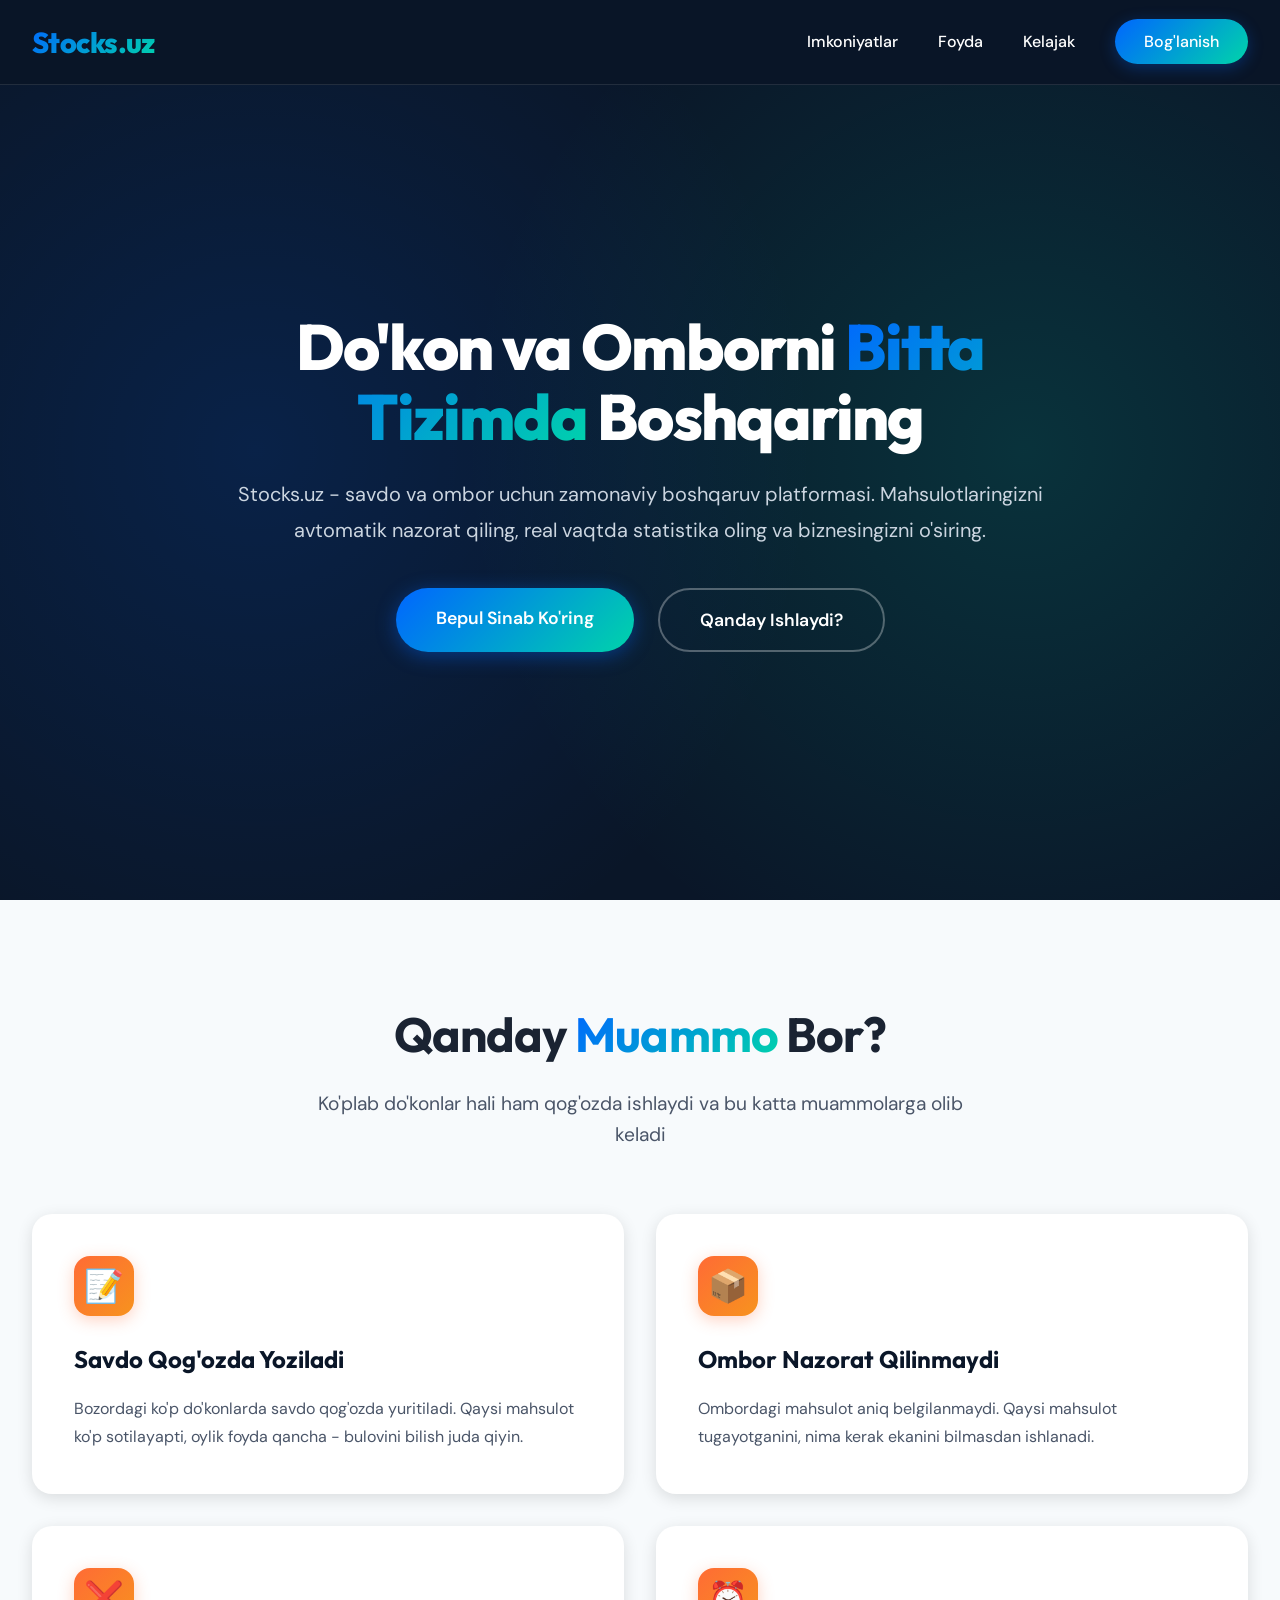
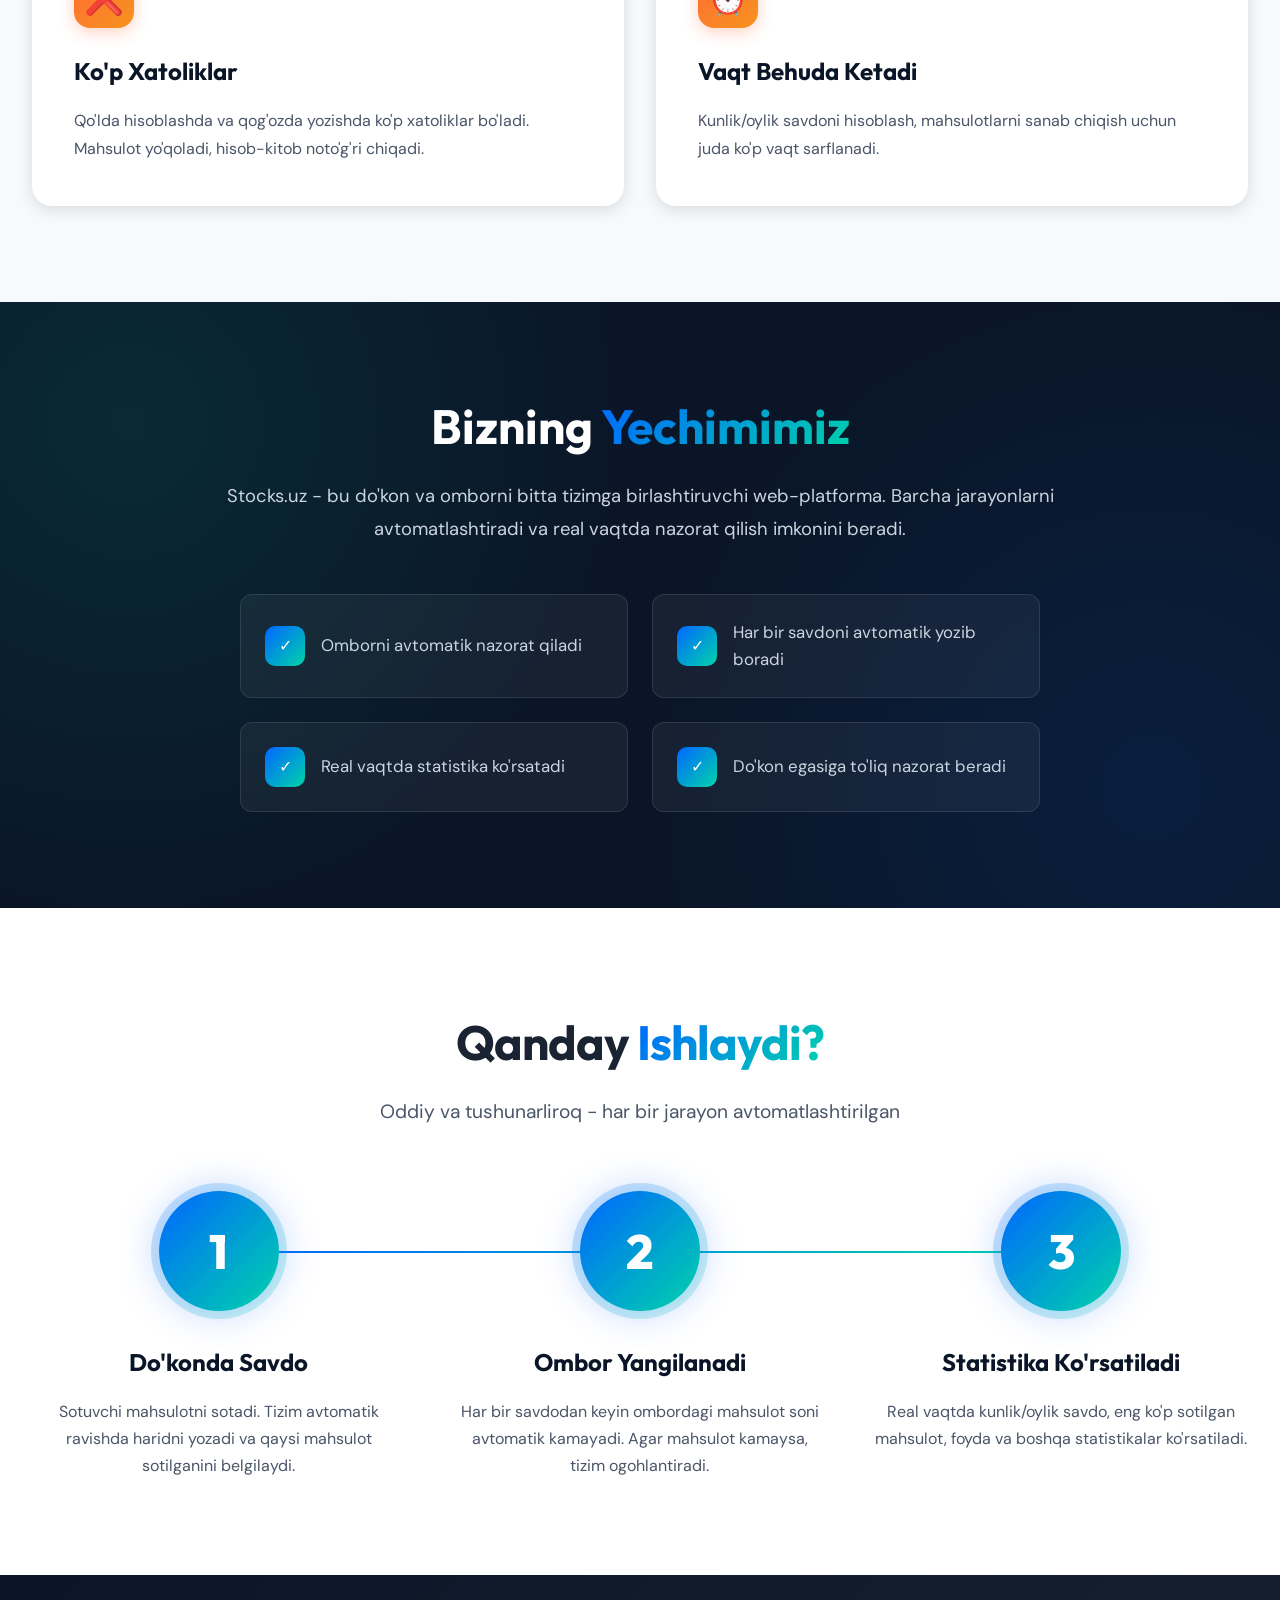
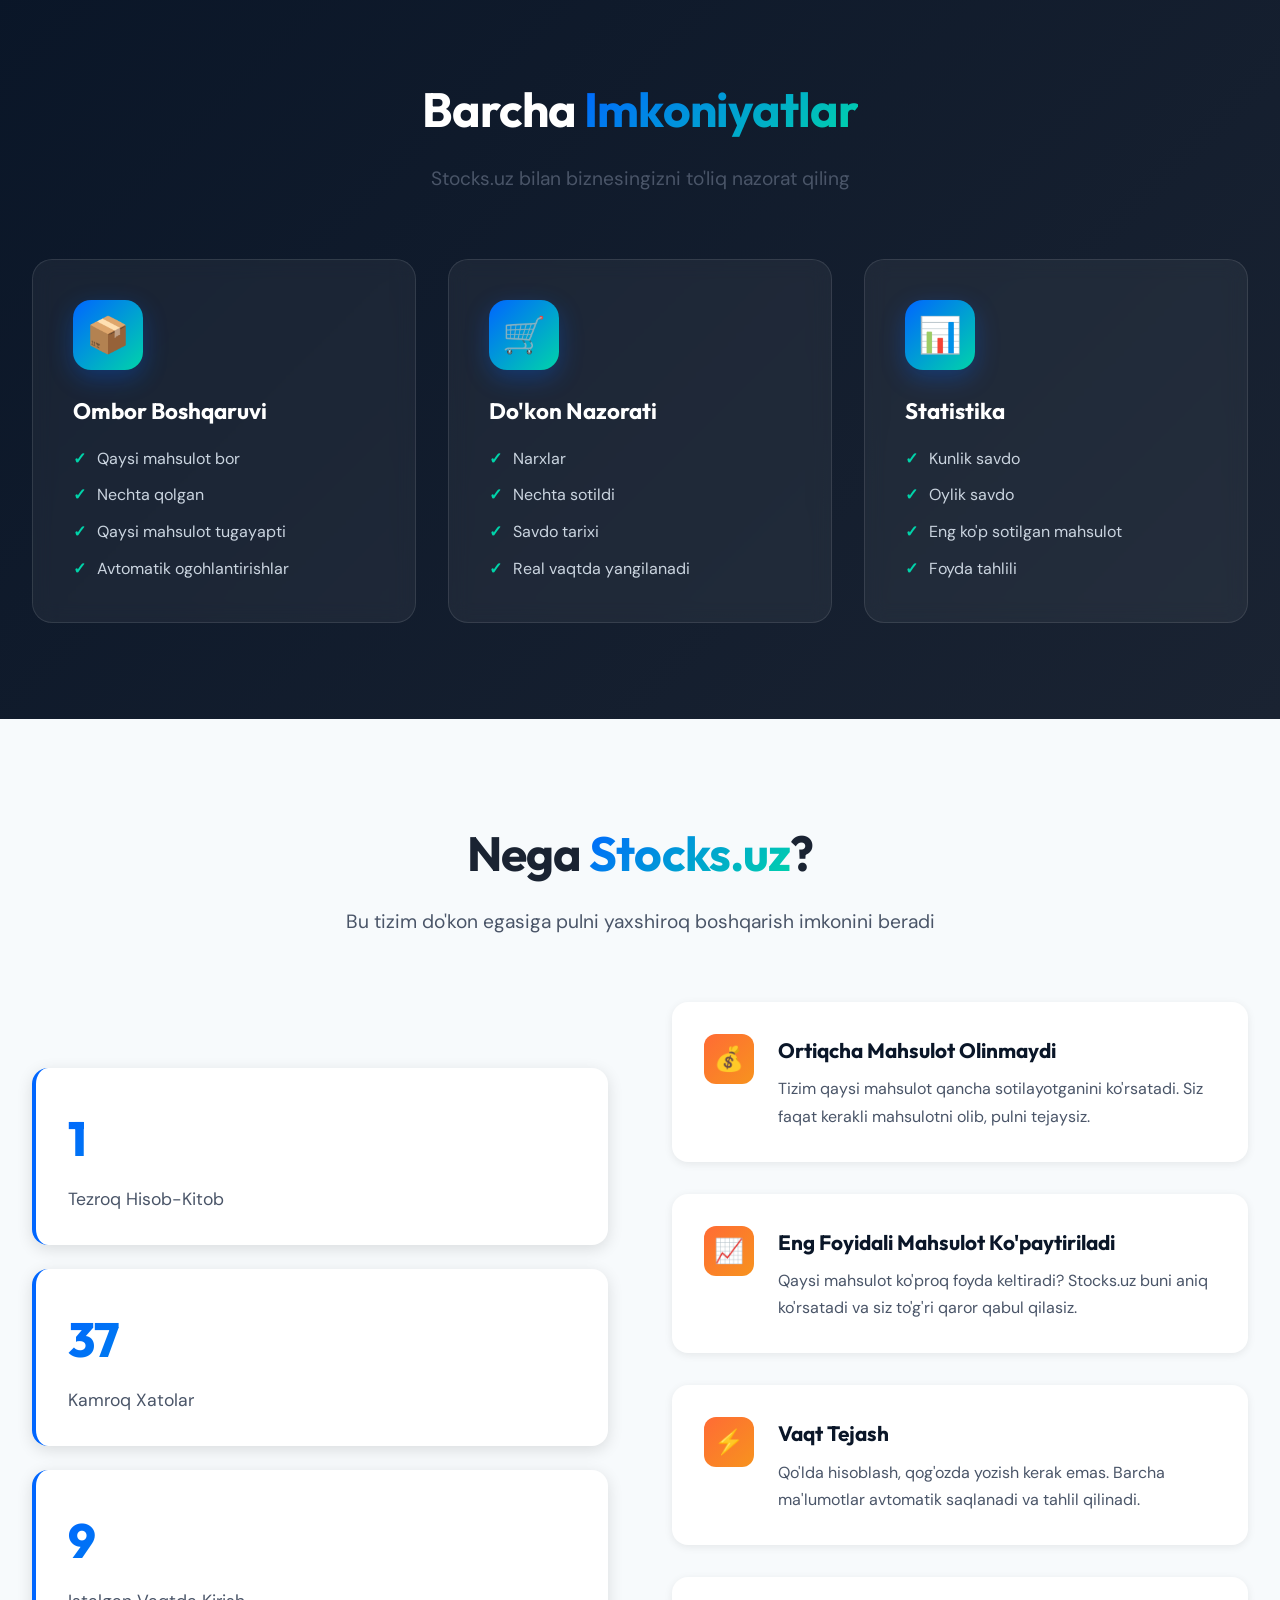
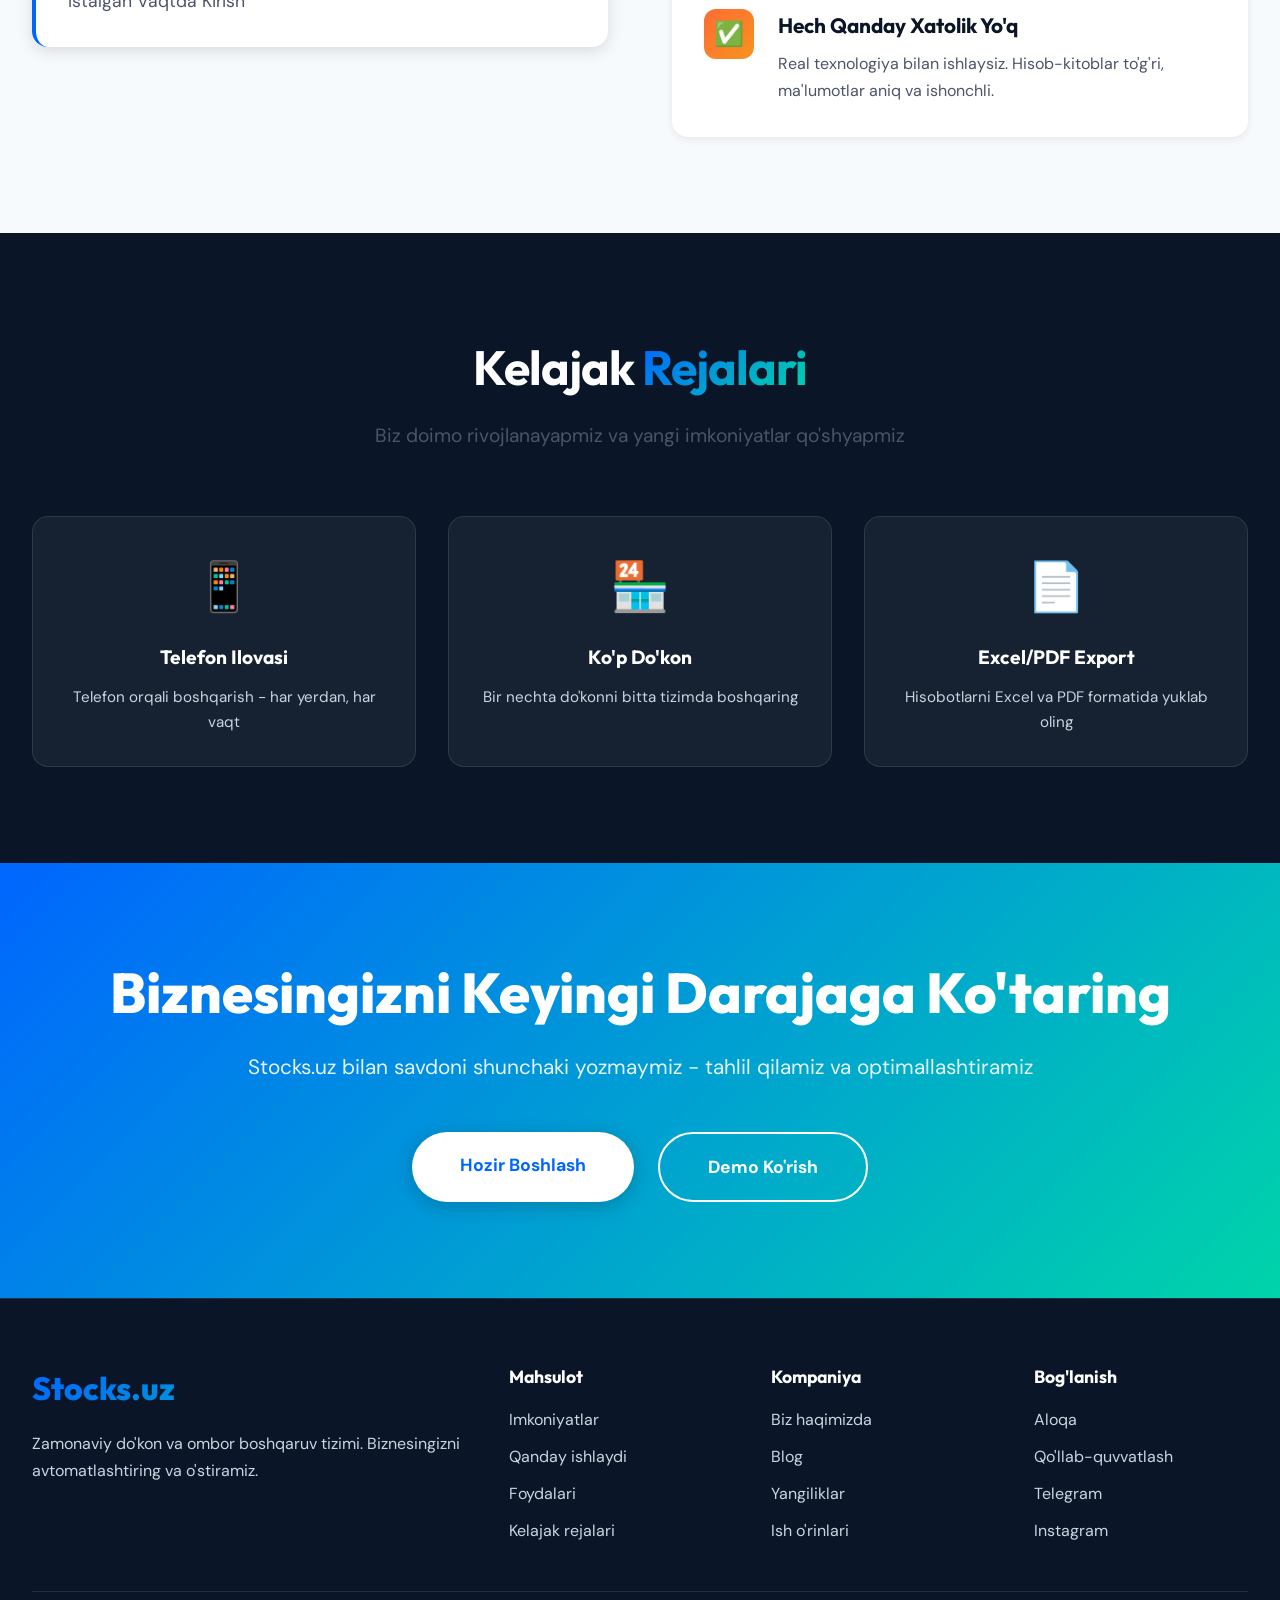
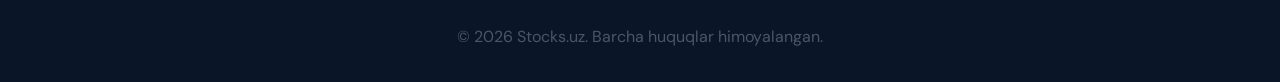
==== index.html @ 63c90970 "First commit" ====
<!DOCTYPE html>
<html lang="uz">
<head>
    <meta charset="UTF-8">
    <meta name="viewport" content="width=device-width, initial-scale=1.0">
    <title>Stocks.uz - Do'kon va Ombor Boshqaruv Tizimi</title>
    <link href="https://fonts.googleapis.com/css2?family=Outfit:wght@300;400;600;700;800&family=DM+Sans:wght@400;500;700&display=swap" rel="stylesheet">
    <link rel="stylesheet" href="./main.css">
</head>
<body>
    <!-- Navigation -->
    <nav class="navbar" id="navbar">
        <div class="container">
            <div class="nav-content">
                <div class="logo">Stocks.uz</div>
                <ul class="nav-links">
                    <li><a href="#features">Imkoniyatlar</a></li>
                    <li><a href="#benefits">Foyda</a></li>
                    <li><a href="#future">Kelajak</a></li>
                    <li><a href="#contact" class="cta-button">Bog'lanish</a></li>
                </ul>
            </div>
        </div>
    </nav>

    <!-- Hero Section -->
    <section class="hero">
        <div class="container">
            <div class="hero-content">
                <div class="hero-text">
                    <h1>
                        Do'kon va Omborni <span class="gradient-text">Bitta Tizimda</span> Boshqaring
                    </h1>
                    <p>
                        Stocks.uz - savdo va ombor uchun zamonaviy boshqaruv platformasi. 
                        Mahsulotlaringizni avtomatik nazorat qiling, real vaqtda statistika oling va biznesingizni o'siring.
                    </p>
                    <div class="hero-buttons">
                        <a href="#demo" class="btn-primary">Bepul Sinab Ko'ring</a>
                        <a href="#how" class="btn-secondary">Qanday Ishlaydi?</a>
                    </div>
                </div>
            </div>
        </div>
    </section>

    <!-- Problem Section -->
    <section class="problem-section">
        <div class="container">
            <h2 class="section-title">Qanday <span class="gradient-text">Muammo</span> Bor?</h2>
            <p class="section-subtitle">
                Ko'plab do'konlar hali ham qog'ozda ishlaydi va bu katta muammolarga olib keladi
            </p>
            <div class="problem-grid">
                <div class="problem-card fade-in">
                    <div class="problem-icon">📝</div>
                    <h3>Savdo Qog'ozda Yoziladi</h3>
                    <p>
                        Bozordagi ko'p do'konlarda savdo qog'ozda yuritiladi. Qaysi mahsulot ko'p sotilayapti, 
                        oylik foyda qancha - bulovini bilish juda qiyin.
                    </p>
                </div>
                <div class="problem-card fade-in">
                    <div class="problem-icon">📦</div>
                    <h3>Ombor Nazorat Qilinmaydi</h3>
                    <p>
                        Ombordagi mahsulot aniq belgilanmaydi. Qaysi mahsulot tugayotganini, 
                        nima kerak ekanini bilmasdan ishlanadi.
                    </p>
                </div>
                <div class="problem-card fade-in">
                    <div class="problem-icon">❌</div>
                    <h3>Ko'p Xatoliklar</h3>
                    <p>
                        Qo'lda hisoblashda va qog'ozda yozishda ko'p xatoliklar bo'ladi. 
                        Mahsulot yo'qoladi, hisob-kitob noto'g'ri chiqadi.
                    </p>
                </div>
                <div class="problem-card fade-in">
                    <div class="problem-icon">⏰</div>
                    <h3>Vaqt Behuda Ketadi</h3>
                    <p>
                        Kunlik/oylik savdoni hisoblash, mahsulotlarni sanab chiqish uchun 
                        juda ko'p vaqt sarflanadi.
                    </p>
                </div>
            </div>
        </div>
    </section>

    <!-- Solution Section -->
    <section class="solution-section">
        <div class="container">
            <div class="solution-content">
                <div class="solution-text">
                    <h2>Bizning <span class="gradient-text">Yechimimiz</span></h2>
                    <p>
                        Stocks.uz - bu do'kon va omborni bitta tizimga birlashtiruvchi web-platforma. 
                        Barcha jarayonlarni avtomatlashtiradi va real vaqtda nazorat qilish imkonini beradi.
                    </p>
                </div>
                <div class="solution-features">
                    <div class="feature-item">
                        <div class="feature-icon">✓</div>
                        <div class="feature-text">Omborni avtomatik nazorat qiladi</div>
                    </div>
                    <div class="feature-item">
                        <div class="feature-icon">✓</div>
                        <div class="feature-text">Har bir savdoni avtomatik yozib boradi</div>
                    </div>
                    <div class="feature-item">
                        <div class="feature-icon">✓</div>
                        <div class="feature-text">Real vaqtda statistika ko'rsatadi</div>
                    </div>
                    <div class="feature-item">
                        <div class="feature-icon">✓</div>
                        <div class="feature-text">Do'kon egasiga to'liq nazorat beradi</div>
                    </div>
                </div>
            </div>
        </div>
    </section>

    <!-- How It Works -->
    <section class="how-it-works" id="how">
        <div class="container">
            <h2 class="section-title">Qanday <span class="gradient-text">Ishlaydi?</span></h2>
            <p class="section-subtitle">
                Oddiy va tushunarliroq - har bir jarayon avtomatlashtirilgan
            </p>
            <div class="workflow-grid">
                <div class="workflow-step fade-in">
                    <div class="step-number">1</div>
                    <h3>Do'konda Savdo</h3>
                    <p>
                        Sotuvchi mahsulotni sotadi. Tizim avtomatik ravishda 
                        haridni yozadi va qaysi mahsulot sotilganini belgilaydi.
                    </p>
                </div>
                <div class="workflow-step fade-in">
                    <div class="step-number">2</div>
                    <h3>Ombor Yangilanadi</h3>
                    <p>
                        Har bir savdodan keyin ombordagi mahsulot soni avtomatik 
                        kamayadi. Agar mahsulot kamaysa, tizim ogohlantiradi.
                    </p>
                </div>
                <div class="workflow-step fade-in">
                    <div class="step-number">3</div>
                    <h3>Statistika Ko'rsatiladi</h3>
                    <p>
                        Real vaqtda kunlik/oylik savdo, eng ko'p sotilgan mahsulot, 
                        foyda va boshqa statistikalar ko'rsatiladi.
                    </p>
                </div>
            </div>
        </div>
    </section>

    <!-- Features Section -->
    <section class="features-section" id="features">
        <div class="container">
            <h2 class="section-title">Barcha <span class="gradient-text">Imkoniyatlar</span></h2>
            <p class="section-subtitle">
                Stocks.uz bilan biznesingizni to'liq nazorat qiling
            </p>
            <div class="features-grid">
                <div class="feature-card fade-in">
                    <div class="feature-card-icon">📦</div>
                    <h3>Ombor Boshqaruvi</h3>
                    <ul class="feature-list">
                        <li>Qaysi mahsulot bor</li>
                        <li>Nechta qolgan</li>
                        <li>Qaysi mahsulot tugayapti</li>
                        <li>Avtomatik ogohlantirishlar</li>
                    </ul>
                </div>
                <div class="feature-card fade-in">
                    <div class="feature-card-icon">🛒</div>
                    <h3>Do'kon Nazorati</h3>
                    <ul class="feature-list">
                        <li>Narxlar</li>
                        <li>Nechta sotildi</li>
                        <li>Savdo tarixi</li>
                        <li>Real vaqtda yangilanadi</li>
                    </ul>
                </div>
                <div class="feature-card fade-in">
                    <div class="feature-card-icon">📊</div>
                    <h3>Statistika</h3>
                    <ul class="feature-list">
                        <li>Kunlik savdo</li>
                        <li>Oylik savdo</li>
                        <li>Eng ko'p sotilgan mahsulot</li>
                        <li>Foyda tahlili</li>
                    </ul>
                </div>
            </div>
        </div>
    </section>

    <!-- Benefits Section -->
    <section class="benefits-section" id="benefits">
        <div class="container">
            <h2 class="section-title">Nega <span class="gradient-text">Stocks.uz</span>?</h2>
            <p class="section-subtitle">
                Bu tizim do'kon egasiga pulni yaxshiroq boshqarish imkonini beradi
            </p>
            <div class="benefits-content">
                <div class="benefits-visual">
                    <div class="benefit-metric fade-in">
                        <div class="metric-value">3x</div>
                        <div class="metric-label">Tezroq Hisob-Kitob</div>
                    </div>
                    <div class="benefit-metric fade-in">
                        <div class="metric-value">90%</div>
                        <div class="metric-label">Kamroq Xatolar</div>
                    </div>
                    <div class="benefit-metric fade-in">
                        <div class="metric-value">24/7</div>
                        <div class="metric-label">Istalgan Vaqtda Kirish</div>
                    </div>
                </div>
                <div class="benefits-list">
                    <div class="benefit-item fade-in">
                        <div class="benefit-item-icon">💰</div>
                        <div>
                            <h4>Ortiqcha Mahsulot Olinmaydi</h4>
                            <p>
                                Tizim qaysi mahsulot qancha sotilayotganini ko'rsatadi. 
                                Siz faqat kerakli mahsulotni olib, pulni tejaysiz.
                            </p>
                        </div>
                    </div>
                    <div class="benefit-item fade-in">
                        <div class="benefit-item-icon">📈</div>
                        <div>
                            <h4>Eng Foyidali Mahsulot Ko'paytiriladi</h4>
                            <p>
                                Qaysi mahsulot ko'proq foyda keltiradi? Stocks.uz buni aniq ko'rsatadi 
                                va siz to'g'ri qaror qabul qilasiz.
                            </p>
                        </div>
                    </div>
                    <div class="benefit-item fade-in">
                        <div class="benefit-item-icon">⚡</div>
                        <div>
                            <h4>Vaqt Tejash</h4>
                            <p>
                                Qo'lda hisoblash, qog'ozda yozish kerak emas. 
                                Barcha ma'lumotlar avtomatik saqlanadi va tahlil qilinadi.
                            </p>
                        </div>
                    </div>
                    <div class="benefit-item fade-in">
                        <div class="benefit-item-icon">✅</div>
                        <div>
                            <h4>Hech Qanday Xatolik Yo'q</h4>
                            <p>
                                Real texnologiya bilan ishlaysiz. Hisob-kitoblar to'g'ri, 
                                ma'lumotlar aniq va ishonchli.
                            </p>
                        </div>
                    </div>
                </div>
            </div>
        </div>
    </section>

    <!-- Future Plans -->
    <section class="future-section" id="future">
        <div class="container">
            <h2 class="section-title">Kelajak <span class="gradient-text">Rejalari</span></h2>
            <p class="section-subtitle">
                Biz doimo rivojlanayapmiz va yangi imkoniyatlar qo'shyapmiz
            </p>
            <div class="future-grid">
                <div class="future-card fade-in">
                    <div class="future-card-icon">📱</div>
                    <h4>Telefon Ilovasi</h4>
                    <p>Telefon orqali boshqarish - har yerdan, har vaqt</p>
                </div>
                <div class="future-card fade-in">
                    <div class="future-card-icon">🏪</div>
                    <h4>Ko'p Do'kon</h4>
                    <p>Bir nechta do'konni bitta tizimda boshqaring</p>
                </div>
                <div class="future-card fade-in">
                    <div class="future-card-icon">📄</div>
                    <h4>Excel/PDF Export</h4>
                    <p>Hisobotlarni Excel va PDF formatida yuklab oling</p>
                </div>
            </div>
        </div>
    </section>

    <!-- CTA Section -->
    <section class="cta-section" id="contact">
        <div class="container">
            <div class="cta-content">
                <h2>Biznesingizni Keyingi Darajaga Ko'taring</h2>
                <p>
                    Stocks.uz bilan savdoni shunchaki yozmaymiz - tahlil qilamiz va optimallashtiramiz
                </p>
                <div class="cta-buttons">
                    <a href="#" class="btn-white">Hozir Boshlash</a>
                    <a href="#" class="btn-outline">Demo Ko'rish</a>
                </div>
            </div>
        </div>
    </section>

    <!-- Footer -->
    <footer>
        <div class="container">
            <div class="footer-content">
                <div class="footer-brand">
                    <h3>Stocks.uz</h3>
                    <p>
                        Zamonaviy do'kon va ombor boshqaruv tizimi. 
                        Biznesingizni avtomatlashtiring va o'stiramiz.
                    </p>
                </div>
                <div class="footer-links">
                    <h4>Mahsulot</h4>
                    <ul>
                        <li><a href="#features">Imkoniyatlar</a></li>
                        <li><a href="#how">Qanday ishlaydi</a></li>
                        <li><a href="#benefits">Foydalari</a></li>
                        <li><a href="#future">Kelajak rejalari</a></li>
                    </ul>
                </div>
                <div class="footer-links">
                    <h4>Kompaniya</h4>
                    <ul>
                        <li><a href="#">Biz haqimizda</a></li>
                        <li><a href="#">Blog</a></li>
                        <li><a href="#">Yangiliklar</a></li>
                        <li><a href="#">Ish o'rinlari</a></li>
                    </ul>
                </div>
                <div class="footer-links">
                    <h4>Bog'lanish</h4>
                    <ul>
                        <li><a href="#">Aloqa</a></li>
                        <li><a href="#">Qo'llab-quvvatlash</a></li>
                        <li><a href="#">Telegram</a></li>
                        <li><a href="#">Instagram</a></li>
                    </ul>
                </div>
            </div>
            <div class="footer-bottom">
                <p>&copy; 2026 Stocks.uz. Barcha huquqlar himoyalangan.</p>
            </div>
        </div>
    </footer>

    <script src="./script.js"></script>
</body>
</html>
---- main.css ----
:root {
            --primary: #0066FF;
            --primary-dark: #0052CC;
            --secondary: #00D4AA;
            --accent: #FF6B35;
            --dark: #0A1628;
            --gray-900: #1A2332;
            --gray-800: #2D3748;
            --gray-700: #4A5568;
            --gray-300: #CBD5E0;
            --gray-100: #F7FAFC;
            --white: #FFFFFF;
            --gradient-primary: linear-gradient(135deg, #0066FF 0%, #00D4AA 100%);
            --gradient-accent: linear-gradient(135deg, #FF6B35 0%, #F7931E 100%);
            --shadow-sm: 0 2px 8px rgba(0, 0, 0, 0.08);
            --shadow-md: 0 4px 16px rgba(0, 0, 0, 0.12);
            --shadow-lg: 0 12px 32px rgba(0, 0, 0, 0.16);
            --shadow-glow: 0 0 40px rgba(0, 102, 255, 0.3);
        }

        * {
            margin: 0;
            padding: 0;
            box-sizing: border-box;
        }

        body {
            font-family: 'DM Sans', -apple-system, BlinkMacSystemFont, sans-serif;
            color: var(--gray-900);
            background: var(--white);
            line-height: 1.6;
            overflow-x: hidden;
        }

        /* Hero Section */
        .hero {
            position: relative;
            min-height: 100vh;
            background: var(--dark);
            color: var(--white);
            overflow: hidden;
            display: flex;
            align-items: center;
        }

        .hero::before {
            content: '';
            position: absolute;
            top: 0;
            left: 0;
            right: 0;
            bottom: 0;
            background: 
                radial-gradient(circle at 20% 50%, rgba(0, 102, 255, 0.15) 0%, transparent 50%),
                radial-gradient(circle at 80% 50%, rgba(0, 212, 170, 0.15) 0%, transparent 50%);
            animation: gradientShift 8s ease-in-out infinite;
        }

        @keyframes gradientShift {
            0%, 100% { transform: scale(1) rotate(0deg); }
            50% { transform: scale(1.1) rotate(5deg); }
        }

        .navbar {
            position: fixed;
            top: 0;
            left: 0;
            right: 0;
            z-index: 1000;
            background: rgba(10, 22, 40, 0.95);
            backdrop-filter: blur(12px);
            border-bottom: 1px solid rgba(255, 255, 255, 0.1);
            padding: 1.2rem 0;
            transition: all 0.3s ease;
        }

        .navbar.scrolled {
            background: rgba(10, 22, 40, 0.98);
            box-shadow: var(--shadow-md);
        }

        .container {
            max-width: 1280px;
            margin: 0 auto;
            padding: 0 2rem;
        }

        .nav-content {
            display: flex;
            justify-content: space-between;
            align-items: center;
        }

        .logo {
            font-family: 'Outfit', sans-serif;
            font-size: 1.8rem;
            font-weight: 800;
            background: var(--gradient-primary);
            -webkit-background-clip: text;
            -webkit-text-fill-color: transparent;
            background-clip: text;
            letter-spacing: -0.02em;
        }

        .nav-links {
            display: flex;
            gap: 2.5rem;
            list-style: none;
            align-items: center;
        }

        .nav-links a {
            color: var(--white);
            text-decoration: none;
            font-weight: 500;
            transition: all 0.3s ease;
            position: relative;
        }

        .nav-links a::after {
            content: '';
            position: absolute;
            bottom: -4px;
            left: 0;
            width: 0;
            height: 2px;
            background: var(--gradient-primary);
            transition: width 0.3s ease;
        }

        .nav-links a:hover::after {
            width: 100%;
        }

        .cta-button {
            background: var(--gradient-primary);
            color: var(--white);
            padding: 0.75rem 1.8rem;
            border-radius: 50px;
            font-weight: 600;
            text-decoration: none;
            transition: all 0.3s ease;
            box-shadow: 0 4px 16px rgba(0, 102, 255, 0.3);
            border: none;
            cursor: pointer;
            font-size: 1rem;
        }

        .cta-button:hover {
            transform: translateY(-2px);
            box-shadow: 0 6px 24px rgba(0, 102, 255, 0.4);
        }

        .hero-content {
            position: relative;
            z-index: 2;
            padding: 8rem 0 4rem;
            text-align: center;
            max-width: 900px;
            margin: 0 auto;
        }

        .hero-text h1 {
            font-family: 'Outfit', sans-serif;
            font-size: 4rem;
            font-weight: 800;
            line-height: 1.1;
            margin-bottom: 1.5rem;
            letter-spacing: -0.03em;
            animation: fadeInUp 0.8s ease-out;
        }

        .gradient-text {
            background: var(--gradient-primary);
            -webkit-background-clip: text;
            -webkit-text-fill-color: transparent;
            background-clip: text;
        }

        .hero-text p {
            font-size: 1.25rem;
            color: var(--gray-300);
            margin-bottom: 2.5rem;
            line-height: 1.8;
            animation: fadeInUp 0.8s ease-out 0.2s backwards;
        }

        .hero-buttons {
            display: flex;
            gap: 1.5rem;
            animation: fadeInUp 0.8s ease-out 0.4s backwards;
            justify-content: center;
        }

        .btn-primary {
            background: var(--gradient-primary);
            color: var(--white);
            padding: 1rem 2.5rem;
            border-radius: 50px;
            font-weight: 600;
            text-decoration: none;
            transition: all 0.3s ease;
            box-shadow: 0 4px 20px rgba(0, 102, 255, 0.4);
            font-size: 1.1rem;
            border: none;
            cursor: pointer;
        }

        .btn-primary:hover {
            transform: translateY(-3px);
            box-shadow: 0 8px 28px rgba(0, 102, 255, 0.5);
        }

        .btn-secondary {
            background: transparent;
            color: var(--white);
            padding: 1rem 2.5rem;
            border-radius: 50px;
            font-weight: 600;
            text-decoration: none;
            border: 2px solid rgba(255, 255, 255, 0.3);
            transition: all 0.3s ease;
            font-size: 1.1rem;
        }

        .btn-secondary:hover {
            background: rgba(255, 255, 255, 0.1);
            border-color: rgba(255, 255, 255, 0.5);
        }

        @keyframes fadeInUp {
            from {
                opacity: 0;
                transform: translateY(30px);
            }
            to {
                opacity: 1;
                transform: translateY(0);
            }
        }

        /* Problem Section */
        .problem-section {
            padding: 6rem 0;
            background: var(--gray-100);
            position: relative;
        }

        .section-title {
            font-family: 'Outfit', sans-serif;
            font-size: 3rem;
            font-weight: 700;
            text-align: center;
            margin-bottom: 1rem;
            letter-spacing: -0.02em;
        }

        .section-subtitle {
            text-align: center;
            font-size: 1.2rem;
            color: var(--gray-700);
            margin-bottom: 4rem;
            max-width: 700px;
            margin-left: auto;
            margin-right: auto;
        }

        .problem-grid {
            display: grid;
            grid-template-columns: repeat(2, 1fr);
            gap: 2rem;
            margin-top: 3rem;
        }

        .problem-card {
            background: var(--white);
            padding: 2.5rem;
            border-radius: 20px;
            box-shadow: var(--shadow-md);
            transition: all 0.3s ease;
            border: 2px solid transparent;
        }

        .problem-card:hover {
            transform: translateY(-8px);
            box-shadow: var(--shadow-lg);
            border-color: var(--primary);
        }

        .problem-icon {
            width: 60px;
            height: 60px;
            background: var(--gradient-accent);
            border-radius: 16px;
            display: flex;
            align-items: center;
            justify-content: center;
            font-size: 2rem;
            margin-bottom: 1.5rem;
            box-shadow: 0 4px 16px rgba(255, 107, 53, 0.3);
        }

        .problem-card h3 {
            font-family: 'Outfit', sans-serif;
            font-size: 1.5rem;
            margin-bottom: 1rem;
            color: var(--dark);
        }

        .problem-card p {
            color: var(--gray-700);
            line-height: 1.8;
        }

        /* Solution Section */
        .solution-section {
            padding: 6rem 0;
            background: var(--dark);
            color: var(--white);
            position: relative;
            overflow: hidden;
        }

        .solution-section::before {
            content: '';
            position: absolute;
            top: 0;
            left: 0;
            right: 0;
            bottom: 0;
            background: 
                radial-gradient(circle at 10% 20%, rgba(0, 212, 170, 0.1) 0%, transparent 40%),
                radial-gradient(circle at 90% 80%, rgba(0, 102, 255, 0.1) 0%, transparent 40%);
        }

        .solution-content {
            position: relative;
            z-index: 2;
            text-align: center;
            max-width: 900px;
            margin: 0 auto;
        }

        .solution-text h2 {
            font-family: 'Outfit', sans-serif;
            font-size: 3rem;
            font-weight: 700;
            margin-bottom: 1.5rem;
            line-height: 1.2;
        }

        .solution-text p {
            font-size: 1.15rem;
            color: var(--gray-300);
            margin-bottom: 3rem;
            line-height: 1.8;
        }

        .solution-features {
            display: grid;
            grid-template-columns: repeat(2, 1fr);
            gap: 1.5rem;
            max-width: 800px;
            margin: 0 auto;
        }

        .feature-item {
            display: flex;
            align-items: center;
            gap: 1rem;
            padding: 1.5rem;
            background: rgba(255, 255, 255, 0.05);
            border-radius: 12px;
            border: 1px solid rgba(255, 255, 255, 0.1);
            transition: all 0.3s ease;
            text-align: left;
        }

        .feature-item:hover {
            background: rgba(255, 255, 255, 0.08);
            transform: translateY(-5px);
        }

        .feature-icon {
            width: 40px;
            height: 40px;
            background: var(--gradient-primary);
            border-radius: 10px;
            display: flex;
            align-items: center;
            justify-content: center;
            flex-shrink: 0;
        }

        .feature-text {
            font-size: 1.05rem;
            color: var(--gray-300);
        }

        /* How It Works Section */
        .how-it-works {
            padding: 6rem 0;
            background: var(--white);
        }

        .workflow-grid {
            display: grid;
            grid-template-columns: repeat(3, 1fr);
            gap: 3rem;
            margin-top: 4rem;
            position: relative;
        }

        .workflow-grid::before {
            content: '';
            position: absolute;
            top: 60px;
            left: 16.66%;
            right: 16.66%;
            height: 2px;
            background: linear-gradient(90deg, var(--primary) 0%, var(--secondary) 100%);
            z-index: 0;
        }

        .workflow-step {
            position: relative;
            z-index: 1;
            text-align: center;
        }

        .step-number {
            width: 120px;
            height: 120px;
            margin: 0 auto 2rem;
            background: var(--gradient-primary);
            border-radius: 50%;
            display: flex;
            align-items: center;
            justify-content: center;
            font-family: 'Outfit', sans-serif;
            font-size: 3rem;
            font-weight: 800;
            color: var(--white);
            box-shadow: var(--shadow-glow);
            position: relative;
        }

        .step-number::before {
            content: '';
            position: absolute;
            inset: -8px;
            background: var(--gradient-primary);
            border-radius: 50%;
            opacity: 0.2;
            z-index: -1;
        }

        .workflow-step h3 {
            font-family: 'Outfit', sans-serif;
            font-size: 1.5rem;
            margin-bottom: 1rem;
            color: var(--dark);
        }

        .workflow-step p {
            color: var(--gray-700);
            line-height: 1.7;
        }

        /* Features Section */
        .features-section {
            padding: 6rem 0;
            background: linear-gradient(135deg, #0A1628 0%, #1A2332 100%);
            color: var(--white);
        }

        .features-grid {
            display: grid;
            grid-template-columns: repeat(3, 1fr);
            gap: 2rem;
            margin-top: 4rem;
        }

        .feature-card {
            background: rgba(255, 255, 255, 0.05);
            backdrop-filter: blur(10px);
            border: 1px solid rgba(255, 255, 255, 0.1);
            border-radius: 20px;
            padding: 2.5rem;
            transition: all 0.4s ease;
        }

        .feature-card:hover {
            background: rgba(255, 255, 255, 0.08);
            transform: translateY(-10px);
            box-shadow: 0 20px 40px rgba(0, 0, 0, 0.3);
        }

        .feature-card-icon {
            width: 70px;
            height: 70px;
            background: var(--gradient-primary);
            border-radius: 18px;
            display: flex;
            align-items: center;
            justify-content: center;
            font-size: 2.2rem;
            margin-bottom: 1.5rem;
            box-shadow: 0 8px 24px rgba(0, 102, 255, 0.3);
        }

        .feature-card h3 {
            font-family: 'Outfit', sans-serif;
            font-size: 1.4rem;
            margin-bottom: 1rem;
        }

        .feature-list {
            list-style: none;
            display: flex;
            flex-direction: column;
            gap: 0.7rem;
        }

        .feature-list li {
            color: var(--gray-300);
            padding-left: 1.5rem;
            position: relative;
        }

        .feature-list li::before {
            content: '✓';
            position: absolute;
            left: 0;
            color: var(--secondary);
            font-weight: bold;
        }

        /* Benefits Section */
        .benefits-section {
            padding: 6rem 0;
            background: var(--gray-100);
        }

        .benefits-content {
            display: grid;
            grid-template-columns: 1fr 1fr;
            gap: 4rem;
            align-items: center;
            margin-top: 3rem;
        }

        .benefits-visual {
            position: relative;
        }

        .benefit-metric {
            background: var(--white);
            padding: 2rem;
            border-radius: 16px;
            box-shadow: var(--shadow-md);
            margin-bottom: 1.5rem;
            border-left: 4px solid var(--primary);
            transition: all 0.3s ease;
        }

        .benefit-metric:hover {
            transform: translateX(10px);
            box-shadow: var(--shadow-lg);
        }

        .metric-value {
            font-family: 'Outfit', sans-serif;
            font-size: 3rem;
            font-weight: 800;
            background: var(--gradient-primary);
            -webkit-background-clip: text;
            -webkit-text-fill-color: transparent;
            background-clip: text;
            margin-bottom: 0.5rem;
        }

        .metric-label {
            color: var(--gray-700);
            font-size: 1.1rem;
        }

        .benefits-list {
            display: flex;
            flex-direction: column;
            gap: 2rem;
        }

        .benefit-item {
            background: var(--white);
            padding: 2rem;
            border-radius: 16px;
            box-shadow: var(--shadow-sm);
            transition: all 0.3s ease;
            display: flex;
            gap: 1.5rem;
        }

        .benefit-item:hover {
            box-shadow: var(--shadow-md);
            transform: translateY(-5px);
        }

        .benefit-item-icon {
            width: 50px;
            height: 50px;
            background: var(--gradient-accent);
            border-radius: 12px;
            display: flex;
            align-items: center;
            justify-content: center;
            font-size: 1.5rem;
            flex-shrink: 0;
        }

        .benefit-item h4 {
            font-family: 'Outfit', sans-serif;
            font-size: 1.3rem;
            margin-bottom: 0.5rem;
            color: var(--dark);
        }

        .benefit-item p {
            color: var(--gray-700);
            line-height: 1.7;
        }

        /* Future Plans Section */
        .future-section {
            padding: 6rem 0;
            background: var(--dark);
            color: var(--white);
        }

        .future-grid {
            display: grid;
            grid-template-columns: repeat(3, 1fr);
            gap: 2rem;
            margin-top: 4rem;
        }

        .future-card {
            background: rgba(255, 255, 255, 0.05);
            border: 1px solid rgba(255, 255, 255, 0.1);
            border-radius: 16px;
            padding: 2rem;
            text-align: center;
            transition: all 0.3s ease;
        }

        .future-card:hover {
            background: rgba(255, 255, 255, 0.08);
            transform: translateY(-8px);
            border-color: var(--secondary);
        }

        .future-card-icon {
            font-size: 3rem;
            margin-bottom: 1rem;
        }

        .future-card h4 {
            font-family: 'Outfit', sans-serif;
            font-size: 1.2rem;
            margin-bottom: 0.8rem;
        }

        .future-card p {
            color: var(--gray-300);
            font-size: 0.95rem;
        }

        /* CTA Section */
        .cta-section {
            padding: 6rem 0;
            background: var(--gradient-primary);
            color: var(--white);
            text-align: center;
        }

        .cta-content h2 {
            font-family: 'Outfit', sans-serif;
            font-size: 3.5rem;
            font-weight: 800;
            margin-bottom: 1.5rem;
            line-height: 1.2;
        }

        .cta-content p {
            font-size: 1.3rem;
            margin-bottom: 3rem;
            opacity: 0.9;
        }

        .cta-buttons {
            display: flex;
            gap: 1.5rem;
            justify-content: center;
        }

        .btn-white {
            background: var(--white);
            color: var(--primary);
            padding: 1.2rem 3rem;
            border-radius: 50px;
            font-weight: 700;
            text-decoration: none;
            box-shadow: 0 4px 20px rgba(0, 0, 0, 0.2);
            transition: all 0.3s ease;
            font-size: 1.1rem;
        }

        .btn-white:hover {
            transform: translateY(-3px);
            box-shadow: 0 8px 28px rgba(0, 0, 0, 0.3);
        }

        .btn-outline {
            background: transparent;
            color: var(--white);
            padding: 1.2rem 3rem;
            border-radius: 50px;
            font-weight: 700;
            text-decoration: none;
            border: 2px solid var(--white);
            transition: all 0.3s ease;
            font-size: 1.1rem;
        }

        .btn-outline:hover {
            background: var(--white);
            color: var(--primary);
        }

        /* Footer */
        footer {
            background: var(--dark);
            color: var(--gray-300);
            padding: 4rem 0 2rem;
            border-top: 1px solid rgba(255, 255, 255, 0.1);
        }

        .footer-content {
            display: grid;
            grid-template-columns: 2fr 1fr 1fr 1fr;
            gap: 3rem;
            margin-bottom: 3rem;
        }

        .footer-brand h3 {
            font-family: 'Outfit', sans-serif;
            font-size: 2rem;
            font-weight: 800;
            background: var(--gradient-primary);
            -webkit-background-clip: text;
            -webkit-text-fill-color: transparent;
            background-clip: text;
            margin-bottom: 1rem;
        }

        .footer-brand p {
            line-height: 1.7;
        }

        .footer-links h4 {
            font-family: 'Outfit', sans-serif;
            color: var(--white);
            margin-bottom: 1rem;
            font-size: 1.1rem;
        }

        .footer-links ul {
            list-style: none;
            display: flex;
            flex-direction: column;
            gap: 0.7rem;
        }

        .footer-links a {
            color: var(--gray-300);
            text-decoration: none;
            transition: all 0.3s ease;
        }

        .footer-links a:hover {
            color: var(--secondary);
            padding-left: 5px;
        }

        .footer-bottom {
            text-align: center;
            padding-top: 2rem;
            border-top: 1px solid rgba(255, 255, 255, 0.1);
            color: var(--gray-700);
        }

        /* Responsive */
        @media (max-width: 968px) {
            .hero-text h1 {
                font-size: 3rem;
            }

            .nav-links {
                display: none;
            }

            .problem-grid,
            .solution-features,
            .benefits-content {
                grid-template-columns: 1fr;
                gap: 2rem;
            }

            .workflow-grid,
            .features-grid,
            .future-grid {
                grid-template-columns: 1fr;
            }

            .workflow-grid::before {
                display: none;
            }

            .footer-content {
                grid-template-columns: 1fr;
            }

            .section-title {
                font-size: 2.2rem;
            }

            .cta-content h2 {
                font-size: 2.5rem;
            }

            .cta-buttons {
                flex-direction: column;
                align-items: center;
            }
        }

        /* Scroll animations */
        .fade-in {
            opacity: 0;
            transform: translateY(30px);
            transition: all 0.6s ease-out;
        }

        .fade-in.visible {
            opacity: 1;
            transform: translateY(0);
        }
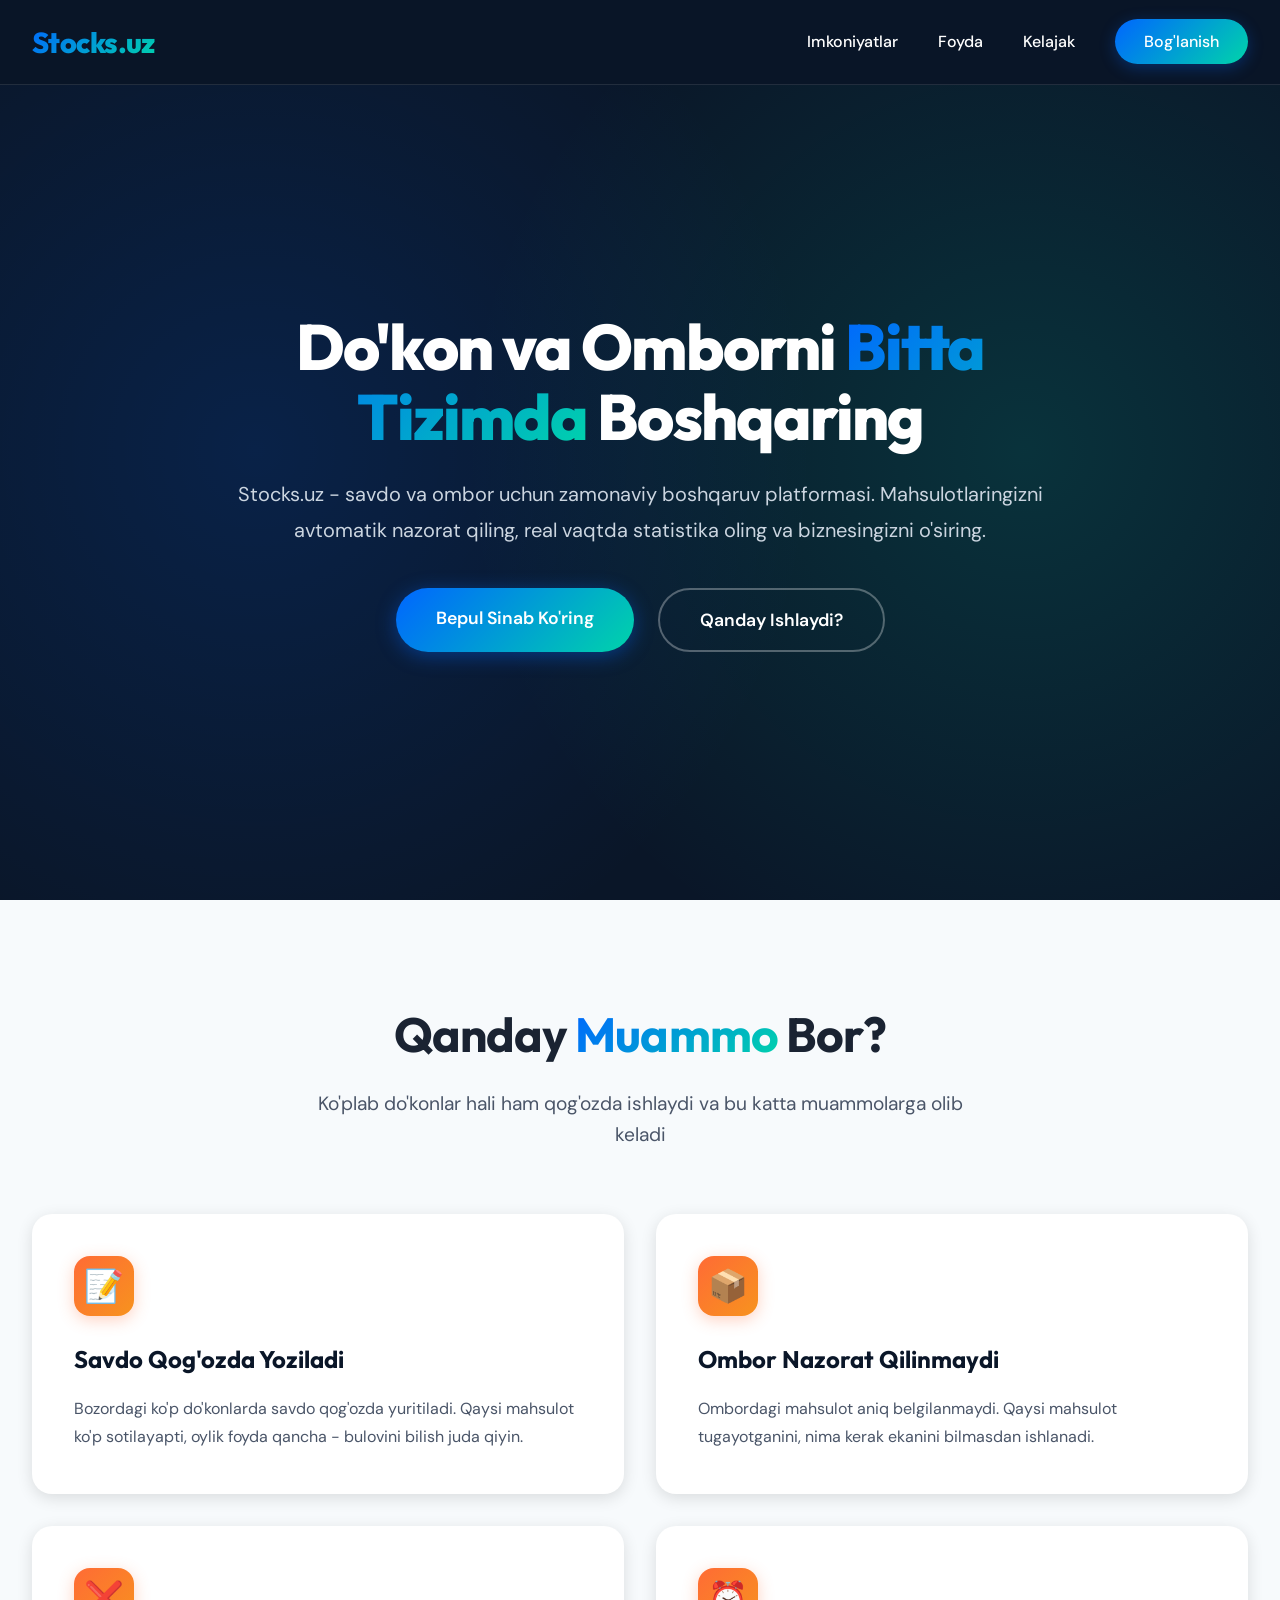
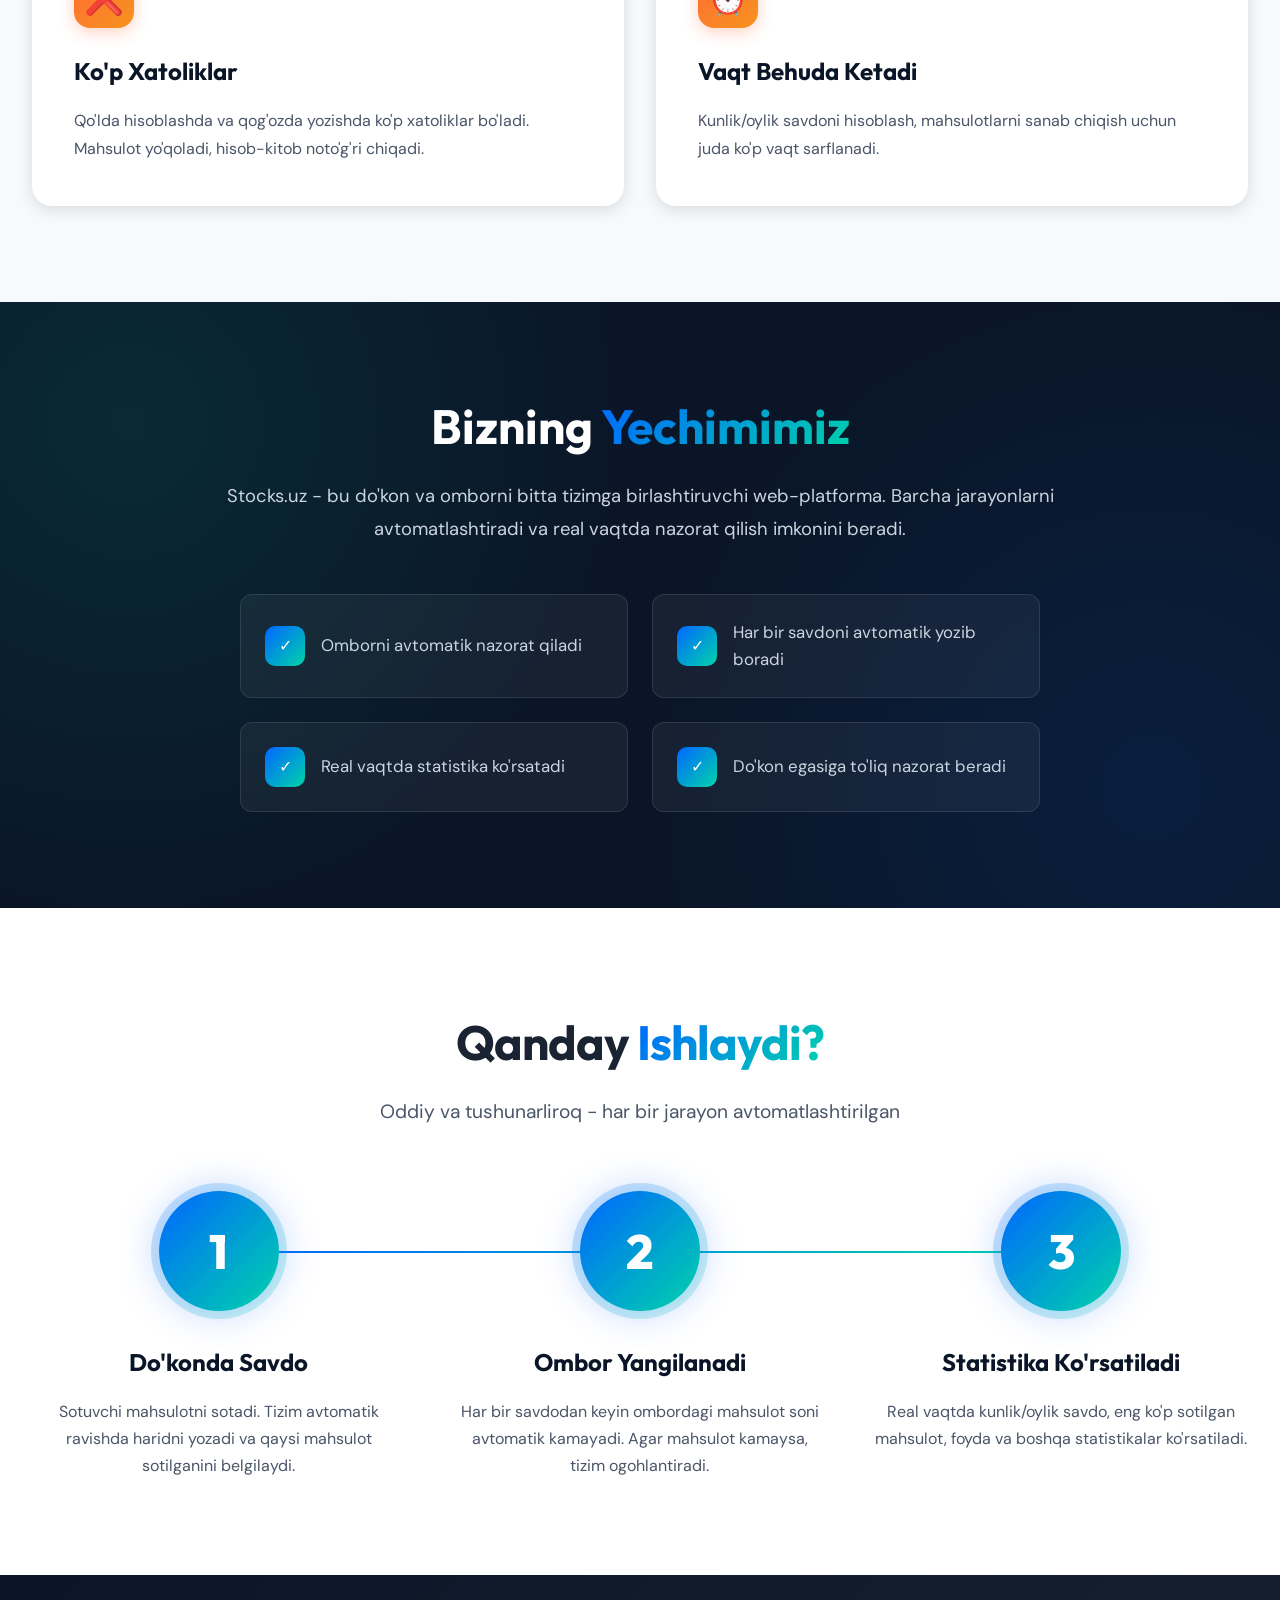
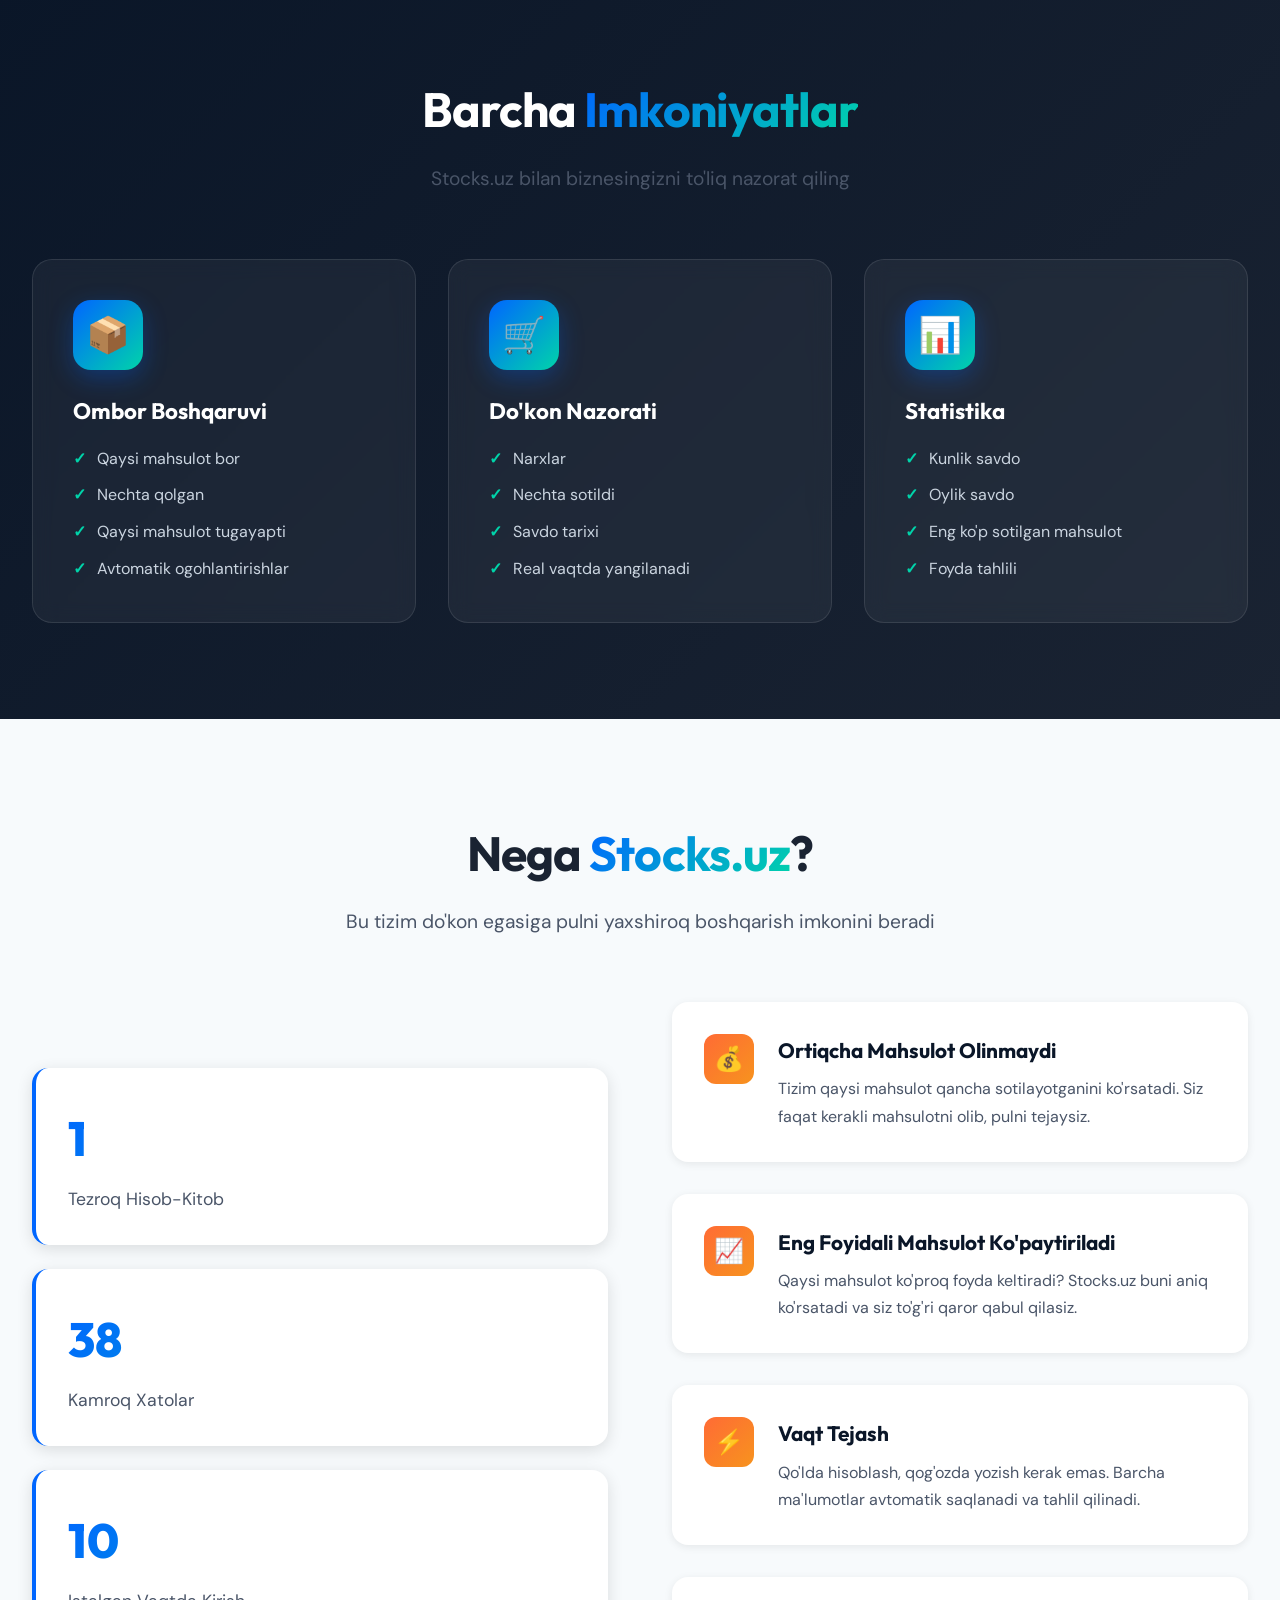
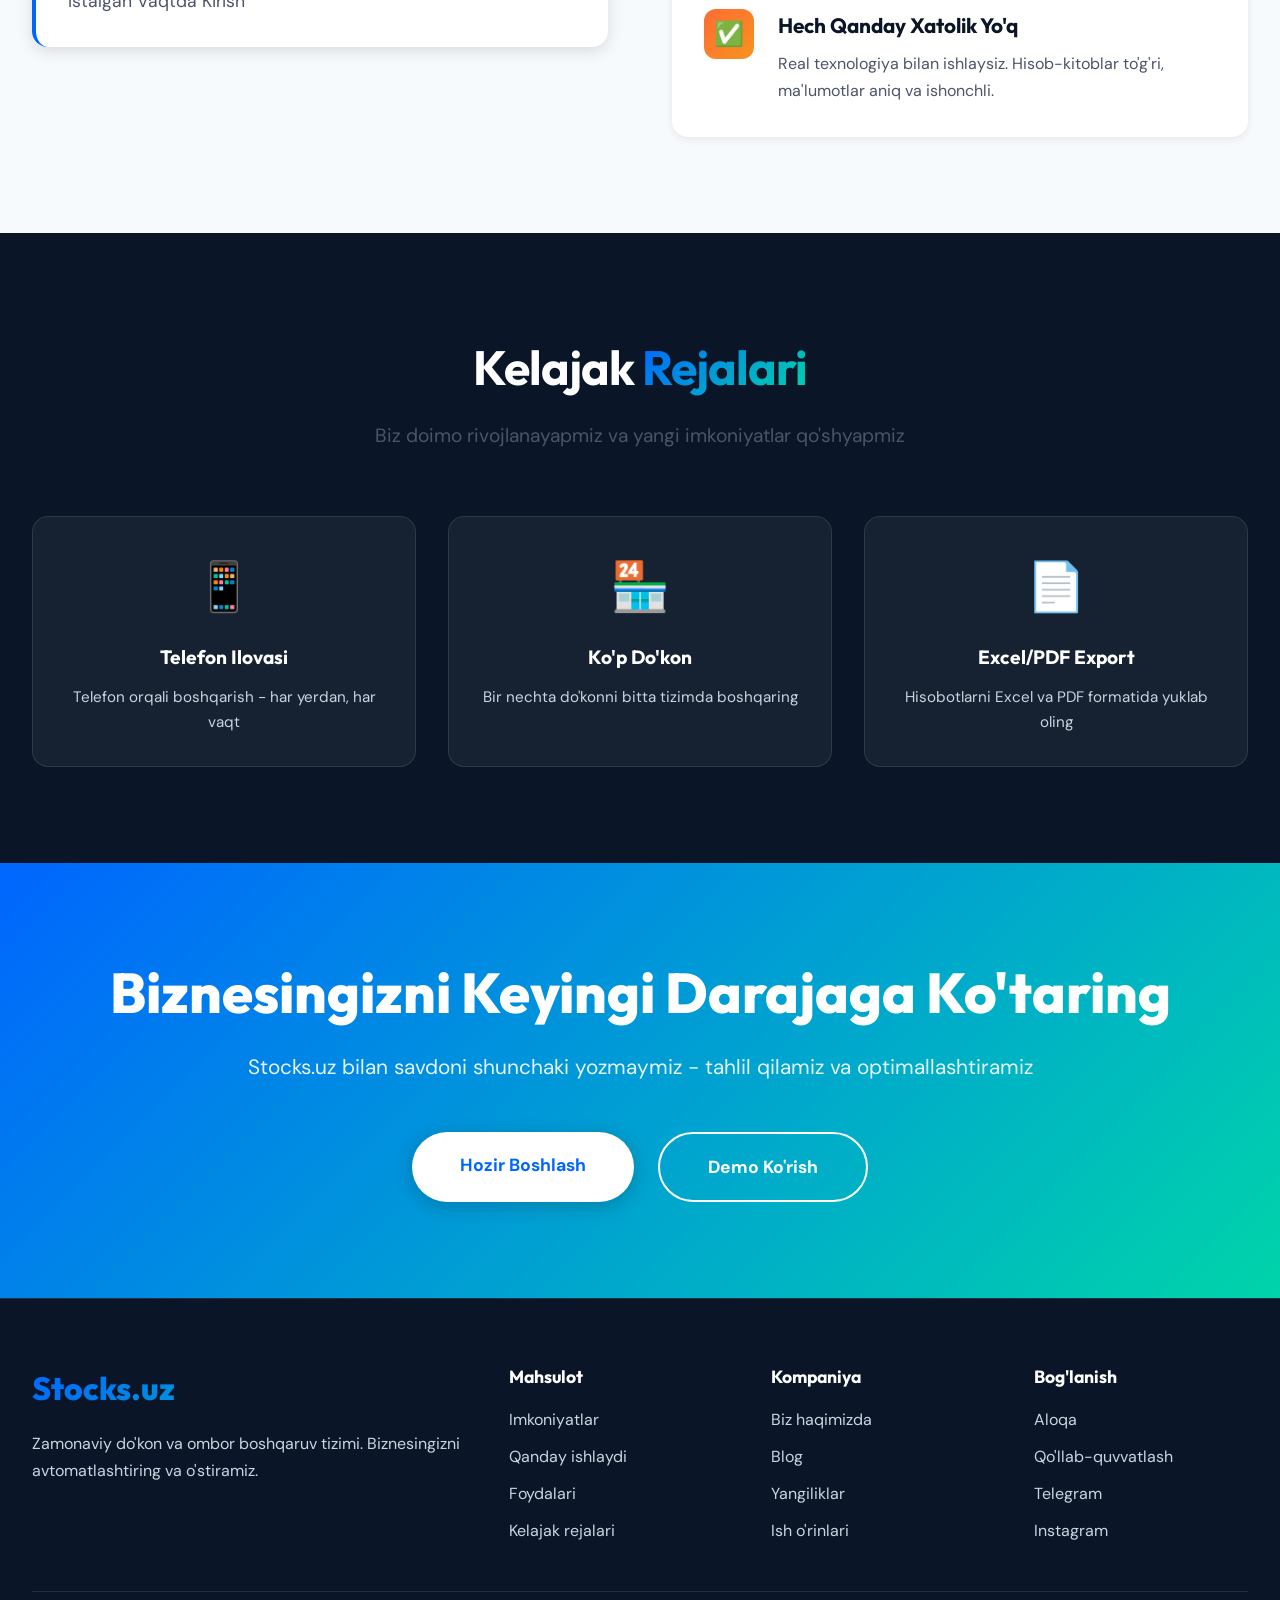
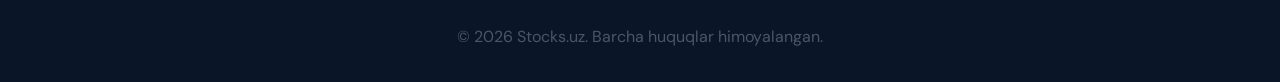
==== commit e37ec82c: "i add to call" ====
--- a/index.html
+++ b/index.html
@@ -51,40 +51,40 @@
             <p class="section-subtitle">
                 Ko'plab do'konlar hali ham qog'ozda ishlaydi va bu katta muammolarga olib keladi
             </p>
-            <div class="problem-grid">
-                <div class="problem-card fade-in">
+            <ul class="problem-grid">
+                <li class="problem-card fade-in">
                     <div class="problem-icon">📝</div>
                     <h3>Savdo Qog'ozda Yoziladi</h3>
                     <p>
                         Bozordagi ko'p do'konlarda savdo qog'ozda yuritiladi. Qaysi mahsulot ko'p sotilayapti, 
                         oylik foyda qancha - bulovini bilish juda qiyin.
                     </p>
-                </div>
-                <div class="problem-card fade-in">
+                </li>
+                <li class="problem-card fade-in">
                     <div class="problem-icon">📦</div>
                     <h3>Ombor Nazorat Qilinmaydi</h3>
                     <p>
                         Ombordagi mahsulot aniq belgilanmaydi. Qaysi mahsulot tugayotganini, 
                         nima kerak ekanini bilmasdan ishlanadi.
                     </p>
-                </div>
-                <div class="problem-card fade-in">
+                </li>
+                <li class="problem-card fade-in">
                     <div class="problem-icon">❌</div>
                     <h3>Ko'p Xatoliklar</h3>
                     <p>
                         Qo'lda hisoblashda va qog'ozda yozishda ko'p xatoliklar bo'ladi. 
                         Mahsulot yo'qoladi, hisob-kitob noto'g'ri chiqadi.
                     </p>
-                </div>
-                <div class="problem-card fade-in">
+                </li>
+                <li class="problem-card fade-in">
                     <div class="problem-icon">⏰</div>
-                    <h3>Vaqt Behuda Ketadi</h3>
+                        <h3>Vaqt Behuda Ketadi</h3>
                     <p>
                         Kunlik/oylik savdoni hisoblash, mahsulotlarni sanab chiqish uchun 
                         juda ko'p vaqt sarflanadi.
                     </p>
-                </div>
-            </div>
+                </li>
+            </ul>
         </div>
     </section>
 
@@ -128,32 +128,32 @@
             <p class="section-subtitle">
                 Oddiy va tushunarliroq - har bir jarayon avtomatlashtirilgan
             </p>
-            <div class="workflow-grid">
-                <div class="workflow-step fade-in">
+            <ul class="workflow-grid">
+                <li class="workflow-step fade-in">
                     <div class="step-number">1</div>
                     <h3>Do'konda Savdo</h3>
                     <p>
                         Sotuvchi mahsulotni sotadi. Tizim avtomatik ravishda 
                         haridni yozadi va qaysi mahsulot sotilganini belgilaydi.
                     </p>
-                </div>
-                <div class="workflow-step fade-in">
+                </li>
+                <li class="workflow-step fade-in">
                     <div class="step-number">2</div>
                     <h3>Ombor Yangilanadi</h3>
                     <p>
                         Har bir savdodan keyin ombordagi mahsulot soni avtomatik 
                         kamayadi. Agar mahsulot kamaysa, tizim ogohlantiradi.
                     </p>
-                </div>
-                <div class="workflow-step fade-in">
+                </li>
+                <li class="workflow-step fade-in">
                     <div class="step-number">3</div>
                     <h3>Statistika Ko'rsatiladi</h3>
                     <p>
                         Real vaqtda kunlik/oylik savdo, eng ko'p sotilgan mahsulot, 
                         foyda va boshqa statistikalar ko'rsatiladi.
                     </p>
-                </div>
-            </div>
+                </li>
+            </ul>
         </div>
     </section>
 
@@ -164,8 +164,8 @@
             <p class="section-subtitle">
                 Stocks.uz bilan biznesingizni to'liq nazorat qiling
             </p>
-            <div class="features-grid">
-                <div class="feature-card fade-in">
+            <ul class="features-grid">
+                <li class="feature-card fade-in">
                     <div class="feature-card-icon">📦</div>
                     <h3>Ombor Boshqaruvi</h3>
                     <ul class="feature-list">
@@ -174,8 +174,8 @@
                         <li>Qaysi mahsulot tugayapti</li>
                         <li>Avtomatik ogohlantirishlar</li>
                     </ul>
-                </div>
-                <div class="feature-card fade-in">
+                </li>
+                <li class="feature-card fade-in">
                     <div class="feature-card-icon">🛒</div>
                     <h3>Do'kon Nazorati</h3>
                     <ul class="feature-list">
@@ -184,8 +184,8 @@
                         <li>Savdo tarixi</li>
                         <li>Real vaqtda yangilanadi</li>
                     </ul>
-                </div>
-                <div class="feature-card fade-in">
+                </li>
+                <li class="feature-card fade-in">
                     <div class="feature-card-icon">📊</div>
                     <h3>Statistika</h3>
                     <ul class="feature-list">
@@ -194,8 +194,8 @@
                         <li>Eng ko'p sotilgan mahsulot</li>
                         <li>Foyda tahlili</li>
                     </ul>
-                </div>
-            </div>
+                </li>
+            </ul>
         </div>
     </section>
 
@@ -207,22 +207,22 @@
                 Bu tizim do'kon egasiga pulni yaxshiroq boshqarish imkonini beradi
             </p>
             <div class="benefits-content">
-                <div class="benefits-visual">
-                    <div class="benefit-metric fade-in">
+                <ul class="benefits-visual">
+                    <li class="benefit-metric fade-in">
                         <div class="metric-value">3x</div>
                         <div class="metric-label">Tezroq Hisob-Kitob</div>
-                    </div>
-                    <div class="benefit-metric fade-in">
+                    </li>
+                    <li class="benefit-metric fade-in">
                         <div class="metric-value">90%</div>
                         <div class="metric-label">Kamroq Xatolar</div>
-                    </div>
-                    <div class="benefit-metric fade-in">
+                    </li>
+                    <li class="benefit-metric fade-in">
                         <div class="metric-value">24/7</div>
                         <div class="metric-label">Istalgan Vaqtda Kirish</div>
-                    </div>
-                </div>
-                <div class="benefits-list">
-                    <div class="benefit-item fade-in">
+                    </li>
+                </ul>
+                <ul class="benefits-list">
+                    <li class="benefit-item fade-in">
                         <div class="benefit-item-icon">💰</div>
                         <div>
                             <h4>Ortiqcha Mahsulot Olinmaydi</h4>
@@ -231,8 +231,8 @@
                                 Siz faqat kerakli mahsulotni olib, pulni tejaysiz.
                             </p>
                         </div>
-                    </div>
-                    <div class="benefit-item fade-in">
+                    </li>
+                    <li class="benefit-item fade-in">
                         <div class="benefit-item-icon">📈</div>
                         <div>
                             <h4>Eng Foyidali Mahsulot Ko'paytiriladi</h4>
@@ -241,8 +241,8 @@
                                 va siz to'g'ri qaror qabul qilasiz.
                             </p>
                         </div>
-                    </div>
-                    <div class="benefit-item fade-in">
+                    </li>
+                    <li class="benefit-item fade-in">
                         <div class="benefit-item-icon">⚡</div>
                         <div>
                             <h4>Vaqt Tejash</h4>
@@ -251,8 +251,8 @@
                                 Barcha ma'lumotlar avtomatik saqlanadi va tahlil qilinadi.
                             </p>
                         </div>
-                    </div>
-                    <div class="benefit-item fade-in">
+                    </li>
+                    <li class="benefit-item fade-in">
                         <div class="benefit-item-icon">✅</div>
                         <div>
                             <h4>Hech Qanday Xatolik Yo'q</h4>
@@ -261,8 +261,8 @@
                                 ma'lumotlar aniq va ishonchli.
                             </p>
                         </div>
-                    </div>
-                </div>
+                    </li>
+                </ul>
             </div>
         </div>
     </section>
@@ -274,23 +274,23 @@
             <p class="section-subtitle">
                 Biz doimo rivojlanayapmiz va yangi imkoniyatlar qo'shyapmiz
             </p>
-            <div class="future-grid">
-                <div class="future-card fade-in">
+            <ul class="future-grid">
+                <li class="future-card fade-in">
                     <div class="future-card-icon">📱</div>
                     <h4>Telefon Ilovasi</h4>
                     <p>Telefon orqali boshqarish - har yerdan, har vaqt</p>
-                </div>
-                <div class="future-card fade-in">
+                </li>
+                <li class="future-card fade-in">
                     <div class="future-card-icon">🏪</div>
                     <h4>Ko'p Do'kon</h4>
                     <p>Bir nechta do'konni bitta tizimda boshqaring</p>
-                </div>
-                <div class="future-card fade-in">
+                </li>
+                <li class="future-card fade-in">
                     <div class="future-card-icon">📄</div>
                     <h4>Excel/PDF Export</h4>
                     <p>Hisobotlarni Excel va PDF formatida yuklab oling</p>
-                </div>
-            </div>
+                </li>
+            </ul>
         </div>
     </section>
 
@@ -303,7 +303,7 @@
                     Stocks.uz bilan savdoni shunchaki yozmaymiz - tahlil qilamiz va optimallashtiramiz
                 </p>
                 <div class="cta-buttons">
-                    <a href="#" class="btn-white">Hozir Boshlash</a>
+                    <a href="./call.html" class="btn-white">Hozir Boshlash</a>
                     <a href="#" class="btn-outline">Demo Ko'rish</a>
                 </div>
             </div>
--- a/main.css
+++ b/main.css
@@ -33,6 +33,10 @@
             overflow-x: hidden;
         }
 
+        ul{
+            list-style: none;
+        }
+
         /* Hero Section */
         .hero {
             position: relative;
@@ -801,7 +805,7 @@
         }
 
         /* Responsive */
-        @media (max-width: 968px) {
+        @media (0<width<567px) {
             .hero-text h1 {
                 font-size: 3rem;
             }
